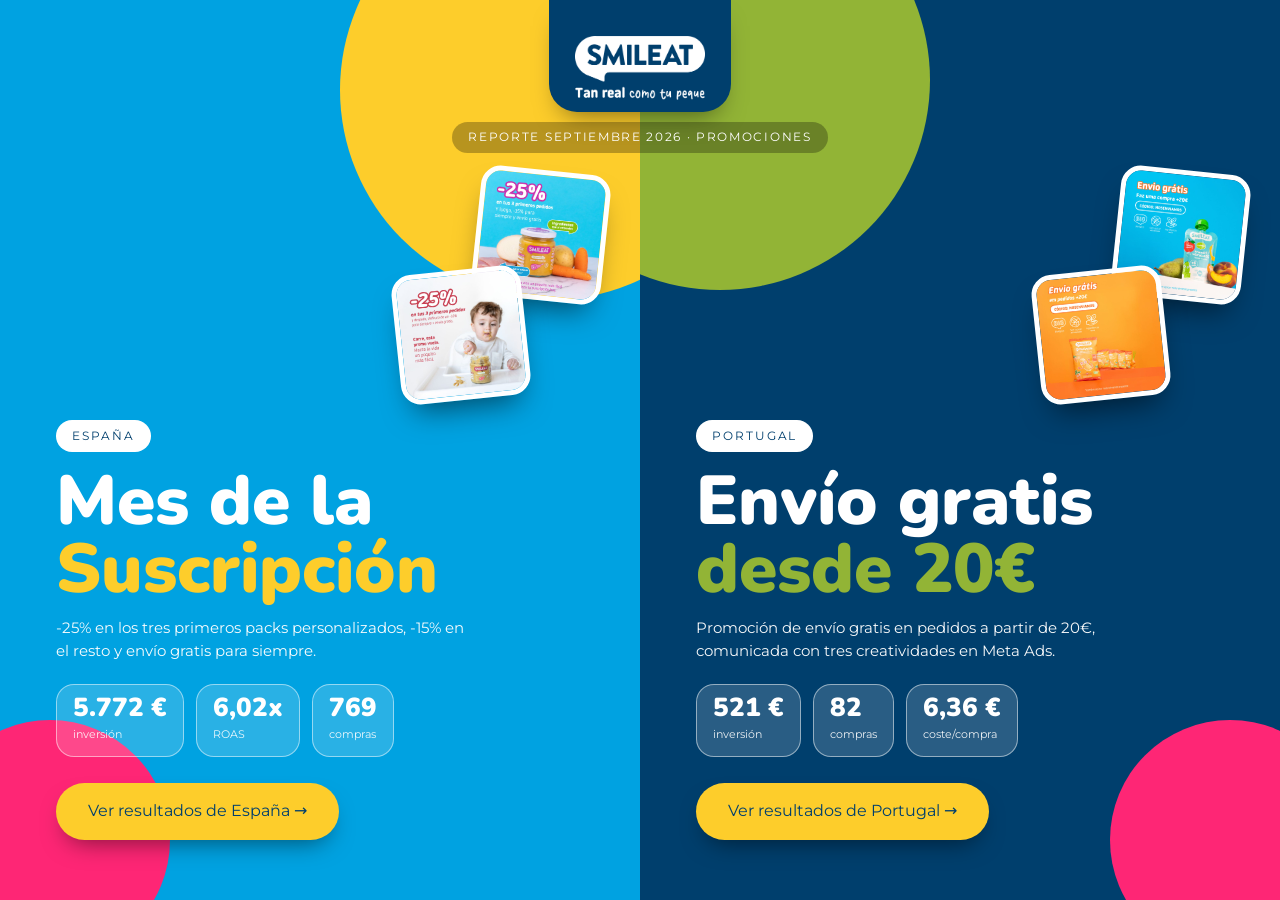
==== index.html @ b3607ba7 "Add files via upload" ====
<!doctype html>
<html lang="es">
<head>
<meta charset="UTF-8">
<meta name="viewport" content="width=device-width, initial-scale=1.0">
<title>Smileat · Reporte septiembre 2026 · Promociones</title>
<link rel="icon" type="image/png" sizes="32x32" href="assets/favicon-32.png">
<link rel="icon" type="image/png" sizes="192x192" href="assets/favicon-192.png">
<link rel="apple-touch-icon" href="assets/favicon-180.png">
<link rel="stylesheet" href="style.css">
</head>
<body>
<main class="gate">
  <div class="gate-top"><div class="lg"><img src="assets/logo-claim-blanco.png" alt="Smileat · Tan real como tu peque"></div><span>Reporte septiembre 2026 · Promociones</span></div>

  <a class="door es" href="espana.html">
    <i class="blob b1"></i><i class="blob b2"></i>
    <div class="pics"><img src="assets/es/img2.jpg" alt=""><img src="assets/es/img3.jpg" alt=""></div>
    <span class="flagl">ESPAÑA</span>
    <h2>Mes de la <em>Suscripción</em></h2>
    <p class="d">-25% en los tres primeros packs personalizados, -15% en el resto y envío gratis para siempre.</p>
    <div class="mini" id="mini-es"></div>
    <span class="go">Ver resultados de España →</span>
  </a>

  <a class="door pt" href="portugal.html">
    <i class="blob b1"></i><i class="blob b2"></i>
    <div class="pics"><img src="assets/pt/img1.jpg" alt=""><img src="assets/pt/img2.jpg" alt=""></div>
    <span class="flagl">PORTUGAL</span>
    <h2>Envío gratis <em>desde 20€</em></h2>
    <p class="d">Promoción de envío gratis en pedidos a partir de 20€, comunicada con tres creatividades en Meta Ads.</p>
    <div class="mini" id="mini-pt"></div>
    <span class="go">Ver resultados de Portugal →</span>
  </a>
</main>
<script src="data.js"></script><script src="common.js"></script>
<script>
const T=DATA.totals,G=DATA.google.groups.reduce((a,g)=>({cost:a.cost+g.cost,val:a.val+g.val,conv:a.conv+g.conv}),{cost:0,val:0,conv:0}),sp=T.spend_meta_es+G.cost,vl=T.val_meta_es+G.val;
const m=(a)=>a.map(([v,l])=>`<div><b>${v}</b><span>${l}</span></div>`).join('');
$('mini-es').innerHTML=m([[eur(sp),'inversión'],[x(vl/sp),'ROAS'],[num(T.res_meta_es+Math.round(G.conv)),'compras']]);
$('mini-pt').innerHTML=m([[eur(T.spend_pt),'inversión'],[num(T.res_pt),'compras'],[eur(T.spend_pt/T.res_pt,2),'coste/compra']]);
</script>
</body>
</html>
---- style.css ----
@font-face{font-family:'Nunito';font-weight:800;font-display:swap;src:url(assets/fonts/nunito-latin-800-normal.woff2) format('woff2')}
@font-face{font-family:'Nunito';font-weight:900;font-display:swap;src:url(assets/fonts/nunito-latin-900-normal.woff2) format('woff2')}
@font-face{font-family:'Montserrat';font-weight:400;font-display:swap;src:url(assets/fonts/montserrat-latin-400-normal.woff2) format('woff2')}
@font-face{font-family:'Montserrat';font-weight:500;font-display:swap;src:url(assets/fonts/montserrat-latin-500-normal.woff2) format('woff2')}
@font-face{font-family:'Montserrat';font-weight:600;font-display:swap;src:url(assets/fonts/montserrat-latin-600-normal.woff2) format('woff2')}
:root{--blue:#00a2e1;--blue2:#0084b9;--navy:#003f6d;--green:#92b436;--pink:#fe2675;--yellow:#fdcd2b;--purple:#6a1e93;--orange:#fe8100;--g1:#545454;--g2:#888;--line:#e3edf3;--tint:#eef7fc;--cream:#fff8dd;--r:26px;--sh:0 18px 40px -18px rgba(0,63,109,.35)}
*{box-sizing:border-box;margin:0;padding:0}html{scroll-behavior:smooth}
body{font-family:'Montserrat',system-ui,sans-serif;color:var(--g1);line-height:1.55;background:#fff;-webkit-font-smoothing:antialiased;overflow-x:hidden}
h1,h2,h3,.num{font-family:'Nunito',sans-serif;font-weight:900}
.wrap{max-width:1180px;margin:0 auto;padding:0 24px}img{max-width:100%;display:block}a{color:inherit}

/* header */
.site-header{background:rgba(255,255,255,.95);backdrop-filter:blur(10px);position:sticky;top:0;z-index:30;box-shadow:0 2px 20px -10px rgba(0,63,109,.4)}
.site-header .wrap{display:flex;align-items:center;justify-content:space-between;height:72px;gap:16px}
.brand{display:flex;align-items:center;gap:14px;text-decoration:none}.brand-logo{height:36px;width:auto}
.header-tag{font-size:12px;color:var(--g2);font-weight:500;padding-left:14px;border-left:1px solid var(--line)}
.nav{display:flex;gap:4px;background:var(--tint);padding:5px;border-radius:99px}
.nav a{font-size:13px;font-weight:600;text-decoration:none;color:var(--navy);padding:9px 20px;border-radius:99px;transition:.2s}
.nav a.on{background:var(--pink);color:#fff;box-shadow:0 6px 16px -6px var(--pink)}.nav a:not(.on):hover{background:#fff}

/* hero */
.hero{position:relative;overflow:hidden;color:#fff;padding:70px 0 170px;background:var(--blue)}
.hero.pt{background:var(--navy)}
.hero .blob{position:absolute;border-radius:50%;pointer-events:none}
.hero .b1{width:520px;height:520px;right:-140px;top:-200px;background:var(--yellow);opacity:.95}
.hero.pt .b1{background:var(--green)}
.hero .b2{width:260px;height:260px;left:-80px;bottom:60px;background:var(--pink);opacity:.9}
.hero .b3{width:90px;height:90px;left:46%;top:46px;background:#fff;opacity:.18}
.hero .wrap{position:relative;z-index:1;display:grid;grid-template-columns:1.1fr 1fr;gap:30px;align-items:center}
.eyebrow{display:inline-block;font-size:11px;letter-spacing:.14em;text-transform:uppercase;font-weight:600;background:#fff;color:var(--blue);padding:7px 16px;border-radius:99px;margin-bottom:20px}
.hero.pt .eyebrow{color:var(--navy)}
.hero h1{font-size:clamp(42px,6.6vw,84px);line-height:.98;color:#fff;margin-bottom:20px;letter-spacing:-.01em}
.hero h1 em{font-style:normal;color:var(--yellow);display:block}
.hero.pt h1 em{color:var(--green)}
.lede{font-size:17px;max-width:520px;opacity:.97}
.chips{display:flex;flex-wrap:wrap;gap:8px;margin-top:24px}
.chip{font-size:12px;font-weight:600;padding:7px 15px;border-radius:99px;background:rgba(255,255,255,.18);border:1.5px solid rgba(255,255,255,.55)}
.collage{position:relative;height:430px}
.collage img{position:absolute;border-radius:24px;border:6px solid #fff;box-shadow:0 24px 40px -16px rgba(0,30,60,.6);object-fit:cover;background:#fff}
.collage .c1{width:250px;height:250px;left:2%;top:20px;transform:rotate(-6deg)}
.collage .c2{width:270px;height:270px;right:0;top:0;transform:rotate(5deg)}
.collage .c3{width:240px;height:240px;left:26%;bottom:0;transform:rotate(-2deg);z-index:2}
.sticker{position:absolute;z-index:4;right:6%;bottom:6px;width:150px;height:150px;border-radius:50%;background:var(--pink);color:#fff;display:flex;flex-direction:column;align-items:center;justify-content:center;transform:rotate(10deg);box-shadow:0 14px 26px -10px rgba(0,0,0,.5);border:5px dashed rgba(255,255,255,.85);text-align:center;line-height:1}
.sticker b{font-family:'Nunito';font-weight:900;font-size:40px}.sticker span{font-size:11px;font-weight:600;letter-spacing:.06em;margin-top:5px;padding:0 10px}
.wave{position:absolute;left:0;right:0;bottom:-1px;height:90px;z-index:2}.wave svg{display:block;width:100%;height:100%}

/* kpis */
.kpis{margin-top:-92px;position:relative;z-index:5}
.kpi-row{display:grid;grid-template-columns:repeat(auto-fit,minmax(210px,1fr));gap:18px}
.kpi{border-radius:var(--r);padding:26px 24px;background:var(--c);color:#fff;box-shadow:var(--sh);position:relative;overflow:hidden}
.kpi:after{content:"";position:absolute;right:-28px;bottom:-28px;width:96px;height:96px;border-radius:50%;background:rgba(255,255,255,.18)}
.kpi .num{display:block;font-size:36px;line-height:1.05;white-space:nowrap}.kpi span{font-size:12.5px;display:block;margin-top:6px;font-weight:500;opacity:.95}
.kpi.dk{color:var(--navy)}

/* sections */
.block{padding:90px 0 20px}
.block-head{margin-bottom:34px;max-width:800px}
.kicker{display:inline-block;font-size:11px;letter-spacing:.14em;text-transform:uppercase;font-weight:600;color:#fff;background:var(--pink);padding:6px 15px;border-radius:99px;margin-bottom:12px}
.block-head h2{font-size:clamp(30px,4.4vw,50px);color:var(--navy);line-height:1.04;margin-bottom:12px}
.block-head h2 u{text-decoration:none;background:linear-gradient(transparent 62%,var(--yellow) 62%,var(--yellow) 90%,transparent 90%);padding:0 4px}
.block-head p{font-size:15px;color:var(--g2)}
.band{padding:80px 0 90px;margin-top:80px;position:relative}
.band.sky{background:var(--tint)}.band.cream{background:var(--cream)}.band.dark{background:var(--navy);color:#fff}
.band.dark .block-head h2{color:#fff}.band.dark .block-head p{color:rgba(255,255,255,.75)}.band.dark .kicker{background:var(--yellow);color:var(--navy)}

/* insights */
.insights{display:grid;grid-template-columns:repeat(auto-fit,minmax(250px,1fr));gap:20px}
.insight{border-radius:var(--r);padding:28px 26px;color:#fff;background:var(--c);box-shadow:var(--sh)}
.insight:nth-child(odd){transform:rotate(-1deg)}.insight:nth-child(even){transform:rotate(1deg)}
.insight .num{font-size:56px;line-height:1;color:#fff}.insight p{font-size:14px;margin-top:10px;opacity:.97;font-weight:500}

/* creatives */
.creative-grid{display:grid;grid-template-columns:repeat(auto-fill,minmax(262px,1fr));gap:24px}
.card{background:#fff;border-radius:var(--r);overflow:hidden;display:flex;flex-direction:column;box-shadow:var(--sh);transition:transform .25s,box-shadow .25s;position:relative}
.card:hover{transform:translateY(-6px) rotate(-.4deg)}
.media{position:relative;background:var(--tint)}.media img{width:100%;aspect-ratio:1;object-fit:cover}
.rank{position:absolute;left:14px;top:14px;width:44px;height:44px;border-radius:50%;background:var(--yellow);color:var(--navy);font-family:'Nunito';font-weight:900;font-size:19px;display:grid;place-items:center;box-shadow:0 6px 14px -4px rgba(0,0,0,.45)}
.tag{position:absolute;right:14px;top:14px;background:var(--navy);color:#fff;font-size:11px;font-weight:600;padding:5px 13px;border-radius:99px}
.play{position:absolute;left:50%;top:50%;width:68px;height:68px;margin:-34px 0 0 -34px;border-radius:50%;background:#fff;box-shadow:0 10px 26px -6px rgba(0,0,0,.5)}
.play:after{content:"";position:absolute;left:27px;top:20px;border-left:20px solid var(--pink);border-top:14px solid transparent;border-bottom:14px solid transparent}
.card .body{padding:20px 20px 22px;display:flex;flex-direction:column;gap:14px;flex:1}
.card h3{font-size:14px;color:var(--g2);font-weight:800;word-break:break-word;letter-spacing:.01em}
.big{font-family:'Nunito';font-weight:900;font-size:54px;line-height:.95;color:var(--pink)}.big small{font-family:'Montserrat';font-weight:600;font-size:13px;color:var(--navy);margin-left:8px}
.stats{display:grid;grid-template-columns:1fr 1fr;gap:9px}
.stat{background:var(--tint);border-radius:14px;padding:9px 12px}.stat span{display:block;font-size:10px;color:var(--g2);text-transform:uppercase;letter-spacing:.06em;font-weight:600}.stat b{font-size:15.5px;color:var(--navy)}
.stat.hi{background:var(--green)}.stat.hi span{color:rgba(255,255,255,.85)}.stat.hi b{color:#fff}
.card.top{box-shadow:0 0 0 5px var(--green),var(--sh)}
.card.top .media:after{content:"★ MEJOR CREATIVIDAD";position:absolute;left:14px;bottom:14px;background:var(--green);color:#fff;font-size:10.5px;letter-spacing:.1em;font-weight:600;padding:6px 14px;border-radius:99px}

/* bars */
.panel{background:#fff;border-radius:var(--r);padding:30px;box-shadow:var(--sh)}
.panel h3{font-size:24px;color:var(--navy);margin-bottom:4px}.panel .sub{font-size:12.5px;color:var(--g2);margin-bottom:20px}
.bar{display:grid;grid-template-columns:130px 1fr 80px;gap:12px;align-items:center;padding:7px 0;font-size:13px}
.bar .t{height:20px;background:var(--tint);border-radius:99px;overflow:hidden}.bar .t i{display:block;height:100%;border-radius:99px;background:var(--c,var(--blue));width:0;transition:width 1.1s cubic-bezier(.2,.8,.2,1)}
.bar b{text-align:right;color:var(--navy);font-family:'Nunito';font-weight:900;font-size:16px}.bar .n{font-weight:600;color:var(--navy);white-space:nowrap;overflow:hidden;text-overflow:ellipsis}
.two{display:grid;grid-template-columns:repeat(auto-fit,minmax(360px,1fr));gap:24px}

/* google (dark band) */
.gcards{display:grid;grid-template-columns:repeat(auto-fit,minmax(320px,1fr));gap:24px}
.gcard{border-radius:var(--r);padding:28px;background:#fff;color:var(--g1);box-shadow:0 20px 40px -20px rgba(0,0,0,.5);position:relative;overflow:hidden}
.gcard:before{content:"";position:absolute;left:0;right:0;top:0;height:10px;background:var(--c)}
.gcard h3{font-size:22px;color:var(--navy);margin-top:6px}.gcard .sub{font-size:12px;color:var(--g2);margin-bottom:16px}
.gcard .num{font-size:64px;color:var(--c);line-height:1}.gcard .num small{font-size:14px;font-family:'Montserrat';font-weight:600;color:var(--g2);margin-left:8px}
.gcard .stats{margin-top:18px}.note{font-size:12px;color:var(--g2);margin-top:14px}

/* products */
.prod{display:grid;grid-template-columns:36px 1fr auto;gap:14px;align-items:center;padding:12px 0;border-top:1px dashed var(--line);font-size:13.5px}
.prod:first-of-type{border-top:0}
.prod .i{font-family:'Nunito';font-weight:900;width:34px;height:34px;border-radius:50%;background:var(--tint);color:var(--blue);display:grid;place-items:center;font-size:15px}
.prod:nth-of-type(1) .i{background:var(--yellow);color:var(--navy)}.prod:nth-of-type(2) .i{background:var(--pink);color:#fff}.prod:nth-of-type(3) .i{background:var(--green);color:#fff}
.prod .nm{color:var(--navy);font-weight:600;line-height:1.3}
.prod .nm .t{display:block;height:7px;background:var(--tint);border-radius:99px;margin-top:7px;overflow:hidden}.prod .nm .t i{display:block;height:100%;background:var(--c,var(--blue));border-radius:99px}
.prod .v{text-align:right;line-height:1.25}.prod .v b{color:var(--navy);font-family:'Nunito';font-weight:900;font-size:17px}.prod .v em{display:block;font-style:normal;font-size:11.5px;color:var(--g2)}

/* cta + footer */
.cta{margin-top:70px}.cta .box{background:var(--c,var(--blue));border-radius:32px;padding:40px;color:#fff;display:flex;align-items:center;justify-content:space-between;gap:24px;flex-wrap:wrap;box-shadow:var(--sh)}
.cta h3{color:#fff;font-size:32px}.cta p{opacity:.95;font-size:15px;margin-top:4px}
.cta a,.btn{background:var(--yellow);color:var(--navy);font-weight:600;text-decoration:none;padding:15px 30px;border-radius:99px;font-size:15px;display:inline-block;transition:.2s;box-shadow:0 10px 20px -8px rgba(0,0,0,.4)}
.cta a:hover,.btn:hover{transform:translateY(-3px) scale(1.03)}
.site-footer{background:var(--navy);color:#fff;text-align:center;padding:60px 20px 44px;margin-top:90px}
.site-footer img{height:92px;margin:0 auto 18px}.site-footer p{font-size:12.5px;opacity:.7}.site-footer a{opacity:.9}

@media(max-width:900px){.hero .wrap{grid-template-columns:1fr}.collage{height:360px;max-width:520px;margin:0 auto;width:100%}.collage .c1{width:190px;height:190px}.collage .c2{width:200px;height:200px}.collage .c3{width:180px;height:180px}.sticker{width:120px;height:120px}.sticker b{font-size:30px}.header-tag{display:none}.bar{grid-template-columns:90px 1fr 64px}.hero{padding-bottom:150px}}
@media(max-width:560px){.wrap{padding:0 16px}.block{padding-top:60px}.nav a{padding:8px 13px}.brand-logo{height:30px}.two{grid-template-columns:1fr}}

/* gate (index) */
.gate{min-height:100vh;display:grid;grid-template-columns:1fr 1fr;position:relative;background:var(--navy)}
.gate-top{position:absolute;z-index:10;left:0;right:0;top:0;display:flex;flex-direction:column;align-items:center;padding-top:26px;pointer-events:none;text-align:center;color:#fff}
.gate-top .lg{background:var(--navy);padding:10px 26px 12px;border-radius:0 0 28px 28px;margin-top:-26px;padding-top:36px;box-shadow:0 14px 26px -12px rgba(0,0,0,.5)}.gate-top img{height:64px}.gate-top span{margin-top:10px;font-size:12px;letter-spacing:.14em;text-transform:uppercase;font-weight:400;background:rgba(0,0,0,.28);padding:6px 16px;border-radius:99px}
.door{position:relative;overflow:hidden;color:#fff;text-decoration:none;padding:190px 56px 60px;display:flex;flex-direction:column;justify-content:flex-end;min-height:100vh;transition:flex .3s}
.door.es{background:var(--blue)}.door.pt{background:var(--navy)}
.door .blob{position:absolute;border-radius:50%;pointer-events:none;transition:transform .5s}
.door.es .b1{width:420px;height:420px;right:-120px;top:-120px;background:var(--yellow)}
.door.es .b2{width:240px;height:240px;left:-70px;bottom:-60px;background:var(--pink)}
.door.pt .b1{width:420px;height:420px;left:-130px;top:-130px;background:var(--green)}
.door.pt .b2{width:240px;height:240px;right:-70px;bottom:-60px;background:var(--pink)}
.door:hover .b1{transform:scale(1.12)}.door:hover .b2{transform:scale(1.2)}
.door>*{position:relative;z-index:1}
.door .flagl{font-size:12px;letter-spacing:.16em;font-weight:400;background:#fff;color:var(--navy);padding:7px 16px;border-radius:99px;align-self:flex-start;margin-bottom:16px}
.door h2{font-family:'Nunito',sans-serif;font-weight:900;font-size:clamp(40px,5.4vw,72px);line-height:.98;color:#fff;margin-bottom:12px}.door h2 em{font-style:normal;color:var(--yellow);display:block}
.door.pt h2 em{color:var(--green)}
.door p.d{font-weight:400;font-size:15px;max-width:420px;opacity:.96;margin-bottom:22px}
.door .mini{display:flex;flex-wrap:wrap;gap:12px;margin-bottom:26px}
.door .mini div{background:rgba(255,255,255,.16);border:1.5px solid rgba(255,255,255,.5);border-radius:18px;padding:10px 16px}
.door .mini b{display:block;font-family:'Nunito';font-weight:900;font-size:26px;line-height:1}.door .mini span{font-size:11px;font-weight:400;opacity:.9}
.door .pics{position:absolute!important;right:34px;top:170px;width:210px;height:230px;z-index:1}
.door .pics img{position:absolute;width:130px;height:130px;object-fit:cover;border-radius:20px;border:5px solid #fff;box-shadow:0 18px 30px -12px rgba(0,0,0,.55);transition:transform .35s}
.door .pics img:first-child{right:0;top:0;transform:rotate(6deg)}.door .pics img:last-child{left:0;bottom:0;transform:rotate(-6deg)}
.door:hover .pics img:first-child{transform:rotate(9deg) translateY(-8px)}.door:hover .pics img:last-child{transform:rotate(-9deg) translateY(8px)}
.door .go{align-self:flex-start;background:var(--yellow);color:var(--navy);font-weight:400;font-size:16px;padding:16px 32px;border-radius:99px;box-shadow:0 12px 24px -10px rgba(0,0,0,.5);transition:.25s}
.door:hover .go{transform:translateX(8px);background:#fff}
@media(max-width:860px){.gate{grid-template-columns:1fr}.door{min-height:0;padding:170px 24px 40px}.door.pt{padding-top:60px}.door .pics{width:150px;height:200px;top:150px;right:12px}.door.pt .pics{top:40px}.door .pics img{width:110px;height:110px}.gate-top img{height:56px}}

/* MIMO */
.mimo-sec{padding-bottom:90px}
.mimo{display:grid;grid-template-columns:repeat(auto-fit,minmax(250px,1fr));gap:22px}
.mimo-card{background:#fff;border-radius:var(--r);box-shadow:var(--sh);overflow:hidden;display:flex;flex-direction:column;border:2px solid var(--c)}
.mimo-card .top{background:var(--c);color:#fff;padding:22px 24px 18px;display:flex;align-items:center;gap:16px}
.mimo-card.dk .top{color:var(--navy)}
.mimo-card .letter{font-family:'Nunito',sans-serif;font-weight:900;font-size:64px;line-height:.9;width:68px;height:68px;border-radius:50%;background:rgba(255,255,255,.25);display:grid;place-items:center;flex:none}
.mimo-card h3{font-size:28px;line-height:1;color:inherit}
.mimo-card .top small{display:block;font-size:12px;font-weight:500;opacity:.92;margin-top:6px;line-height:1.35}
.mimo-card ul{list-style:none;padding:22px 24px 26px;display:grid;gap:12px;flex:1}
.mimo-card li{position:relative;padding-left:22px;font-size:14px;color:var(--g1)}
.mimo-card li::before{content:"";position:absolute;left:0;top:7px;width:10px;height:10px;border-radius:50%;background:var(--c)}
.mimo-card li.empty{color:var(--g2);font-style:italic;padding:18px;border:2px dashed var(--line);border-radius:16px}
.mimo-card li.empty::before{display:none}
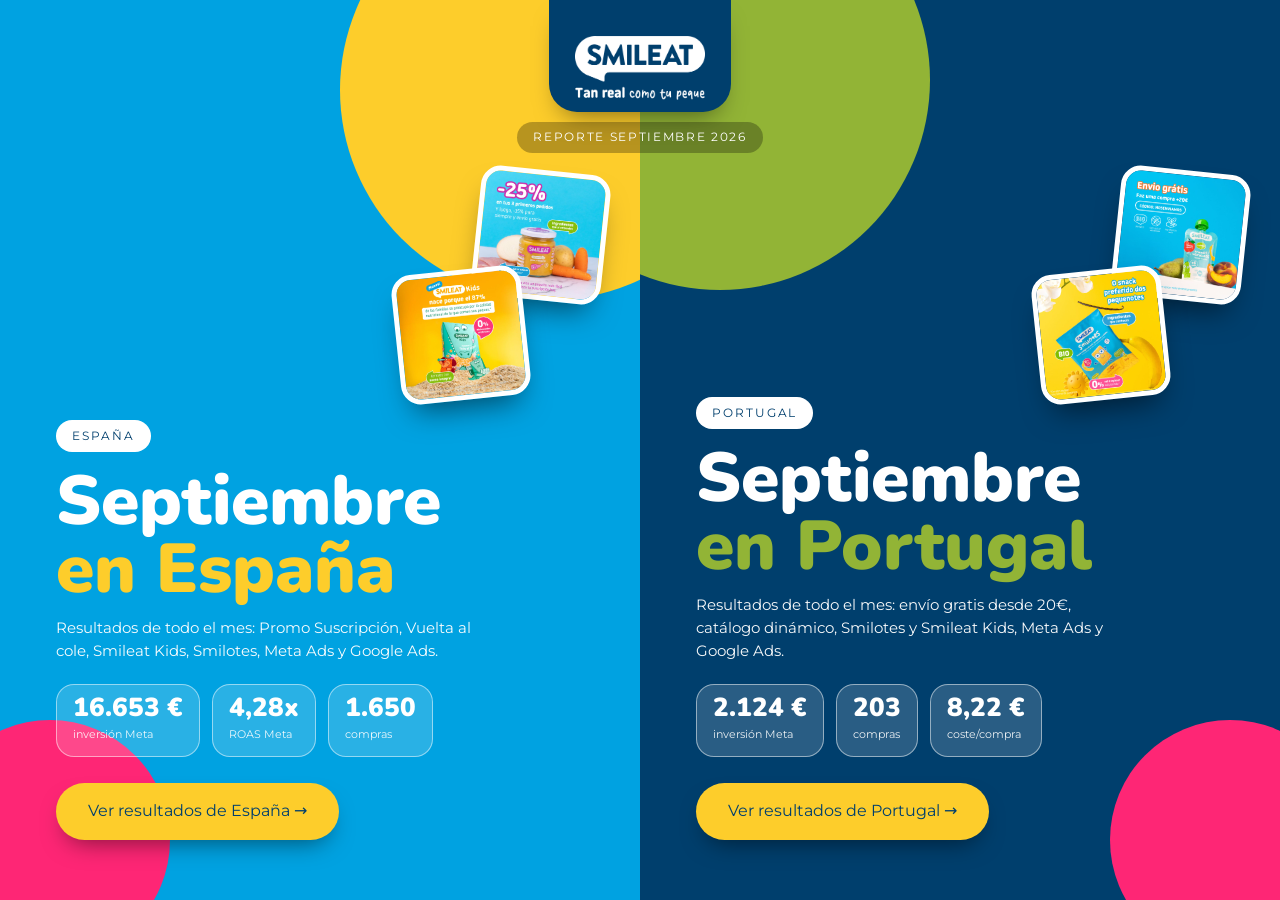
==== commit 4204e2fb: "Add files via upload" ====
--- a/index.html
+++ b/index.html
@@ -3,7 +3,7 @@
 <head>
 <meta charset="UTF-8">
 <meta name="viewport" content="width=device-width, initial-scale=1.0">
-<title>Smileat · Reporte septiembre 2026 · Promociones</title>
+<title>Smileat · Reporte septiembre 2026</title>
 <link rel="icon" type="image/png" sizes="32x32" href="assets/favicon-32.png">
 <link rel="icon" type="image/png" sizes="192x192" href="assets/favicon-192.png">
 <link rel="apple-touch-icon" href="assets/favicon-180.png">
@@ -11,34 +11,34 @@
 </head>
 <body>
 <main class="gate">
-  <div class="gate-top"><div class="lg"><img src="assets/logo-claim-blanco.png" alt="Smileat · Tan real como tu peque"></div><span>Reporte septiembre 2026 · Promociones</span></div>
+  <div class="gate-top"><div class="lg"><img src="assets/logo-claim-blanco.png" alt="Smileat · Tan real como tu peque"></div><span>Reporte septiembre 2026</span></div>
 
   <a class="door es" href="espana.html">
     <i class="blob b1"></i><i class="blob b2"></i>
-    <div class="pics"><img src="assets/es/img2.jpg" alt=""><img src="assets/es/img3.jpg" alt=""></div>
+    <div class="pics"><img src="assets/es/promo_img2.jpg" alt=""><img src="assets/es/kids1.jpg" alt=""></div>
     <span class="flagl">ESPAÑA</span>
-    <h2>Mes de la <em>Suscripción</em></h2>
-    <p class="d">-25% en los tres primeros packs personalizados, -15% en el resto y envío gratis para siempre.</p>
+    <h2>Septiembre <em>en España</em></h2>
+    <p class="d">Resultados de todo el mes: Promo Suscripción, Vuelta al cole, Smileat Kids, Smilotes, Meta Ads y Google Ads.</p>
     <div class="mini" id="mini-es"></div>
     <span class="go">Ver resultados de España →</span>
   </a>
 
   <a class="door pt" href="portugal.html">
     <i class="blob b1"></i><i class="blob b2"></i>
-    <div class="pics"><img src="assets/pt/img1.jpg" alt=""><img src="assets/pt/img2.jpg" alt=""></div>
+    <div class="pics"><img src="assets/pt/envio_img1.jpg" alt=""><img src="assets/pt/smilotes2.jpg" alt=""></div>
     <span class="flagl">PORTUGAL</span>
-    <h2>Envío gratis <em>desde 20€</em></h2>
-    <p class="d">Promoción de envío gratis en pedidos a partir de 20€, comunicada con tres creatividades en Meta Ads.</p>
+    <h2>Septiembre <em>en Portugal</em></h2>
+    <p class="d">Resultados de todo el mes: envío gratis desde 20€, catálogo dinámico, Smilotes y Smileat Kids, Meta Ads y Google Ads.</p>
     <div class="mini" id="mini-pt"></div>
     <span class="go">Ver resultados de Portugal →</span>
   </a>
 </main>
 <script src="data.js"></script><script src="common.js"></script>
 <script>
-const T=DATA.totals,G=DATA.google.groups.reduce((a,g)=>({cost:a.cost+g.cost,val:a.val+g.val,conv:a.conv+g.conv}),{cost:0,val:0,conv:0}),sp=T.spend_meta_es+G.cost,vl=T.val_meta_es+G.val;
+const E=DATA.meta_es.tot,P=DATA.meta_pt,C=P.fams.find(f=>f.n=='Recetas y consejos');
 const m=(a)=>a.map(([v,l])=>`<div><b>${v}</b><span>${l}</span></div>`).join('');
-$('mini-es').innerHTML=m([[eur(sp),'inversión'],[x(vl/sp),'ROAS'],[num(T.res_meta_es+Math.round(G.conv)),'compras']]);
-$('mini-pt').innerHTML=m([[eur(T.spend_pt),'inversión'],[num(T.res_pt),'compras'],[eur(T.spend_pt/T.res_pt,2),'coste/compra']]);
+$('mini-es').innerHTML=m([[eur(E.spend),'inversión Meta'],[x(E.val/E.spend),'ROAS Meta'],[num(E.purch),'compras']]);
+$('mini-pt').innerHTML=m([[eur(P.tot.spend),'inversión Meta'],[num(P.tot.purch),'compras'],[eur((P.tot.spend-C.spend)/P.tot.purch,2),'coste/compra']]);
 </script>
 </body>
 </html>
--- a/style.css
+++ b/style.css
@@ -165,3 +165,10 @@
 .mimo-card li::before{content:"";position:absolute;left:0;top:7px;width:10px;height:10px;border-radius:50%;background:var(--c)}
 .mimo-card li.empty{color:var(--g2);font-style:italic;padding:18px;border:2px dashed var(--line);border-radius:16px}
 .mimo-card li.empty::before{display:none}
+
+.ph{aspect-ratio:1;display:flex;flex-direction:column;align-items:center;justify-content:center;gap:8px;text-align:center;padding:24px;background:linear-gradient(135deg,var(--c),#fff 190%);color:#fff}
+.ph b{font-family:'Nunito',sans-serif;font-weight:900;font-size:26px;line-height:1}.ph span{font-size:11px;letter-spacing:.12em;text-transform:uppercase;opacity:.9}
+.card .fam{font-size:11px;letter-spacing:.08em;text-transform:uppercase;color:var(--pink);font-weight:600;margin-top:-8px}
+.wide .bar{grid-template-columns:190px 1fr 70px}
+.mimo-card ul{min-height:130px}
+@media(max-width:900px){.wide .bar{grid-template-columns:120px 1fr 56px}}
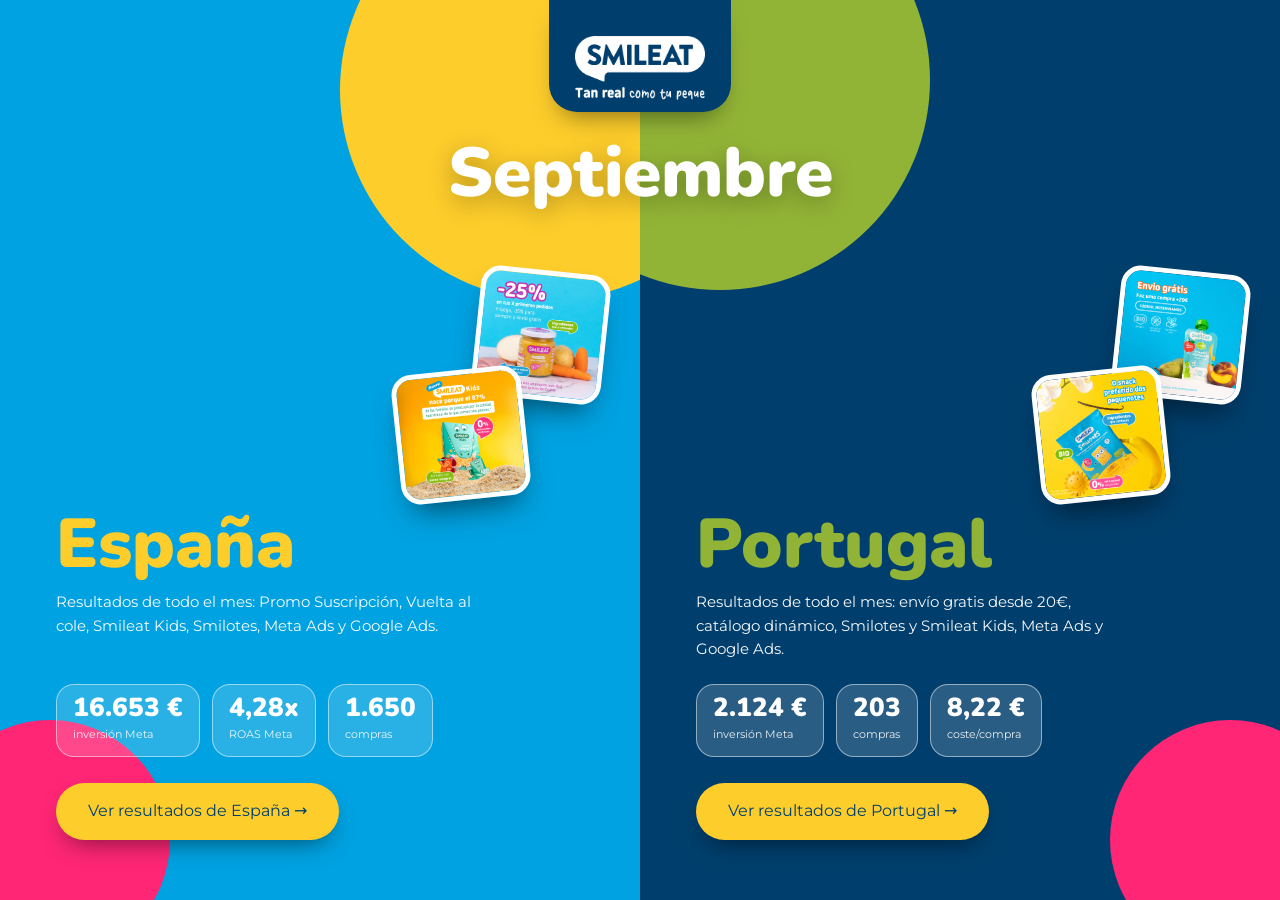
==== commit 5be94633: "Add files via upload" ====
--- a/index.html
+++ b/index.html
@@ -11,13 +11,13 @@
 </head>
 <body>
 <main class="gate">
-  <div class="gate-top"><div class="lg"><img src="assets/logo-claim-blanco.png" alt="Smileat · Tan real como tu peque"></div><span>Reporte septiembre 2026</span></div>
+  <div class="gate-top"><div class="lg"><img src="assets/logo-claim-blanco.png" alt="Smileat · Tan real como tu peque"></div></div>
+  <h1 class="gate-mid">Septiembre</h1>
 
   <a class="door es" href="espana.html">
     <i class="blob b1"></i><i class="blob b2"></i>
     <div class="pics"><img src="assets/es/promo_img2.jpg" alt=""><img src="assets/es/kids1.jpg" alt=""></div>
-    <span class="flagl">ESPAÑA</span>
-    <h2>Septiembre <em>en España</em></h2>
+    <h2>España</h2>
     <p class="d">Resultados de todo el mes: Promo Suscripción, Vuelta al cole, Smileat Kids, Smilotes, Meta Ads y Google Ads.</p>
     <div class="mini" id="mini-es"></div>
     <span class="go">Ver resultados de España →</span>
@@ -26,8 +26,7 @@
   <a class="door pt" href="portugal.html">
     <i class="blob b1"></i><i class="blob b2"></i>
     <div class="pics"><img src="assets/pt/envio_img1.jpg" alt=""><img src="assets/pt/smilotes2.jpg" alt=""></div>
-    <span class="flagl">PORTUGAL</span>
-    <h2>Septiembre <em>en Portugal</em></h2>
+    <h2>Portugal</h2>
     <p class="d">Resultados de todo el mes: envío gratis desde 20€, catálogo dinámico, Smilotes y Smileat Kids, Meta Ads y Google Ads.</p>
     <div class="mini" id="mini-pt"></div>
     <span class="go">Ver resultados de Portugal →</span>
--- a/style.css
+++ b/style.css
@@ -172,3 +172,13 @@
 .wide .bar{grid-template-columns:190px 1fr 70px}
 .mimo-card ul{min-height:130px}
 @media(max-width:900px){.wide .bar{grid-template-columns:120px 1fr 56px}}
+
+/* portada: Septiembre centrado */
+.gate-mid{position:absolute;z-index:11;left:50%;top:140px;transform:translateX(-50%);font-family:'Nunito',sans-serif;font-weight:900;font-size:clamp(40px,5.4vw,72px);line-height:.98;color:#fff;pointer-events:none;text-align:center;text-shadow:0 6px 24px rgba(0,0,0,.28)}
+.door h2{color:var(--yellow)}.door.pt h2{color:var(--green)}
+.door .pics{top:270px!important}
+.kpi-row.g3{grid-template-columns:repeat(3,1fr);margin-top:18px}
+@media(max-width:860px){.gate-mid{top:118px;font-size:40px}.door .pics{top:200px!important}.door.pt .pics{top:40px!important}.kpi-row.g3{grid-template-columns:1fr}}
+.door p.d{min-height:72px}@media(max-width:860px){.door p.d{min-height:0}}
+
+.kpi-row.g5{margin-top:18px}
